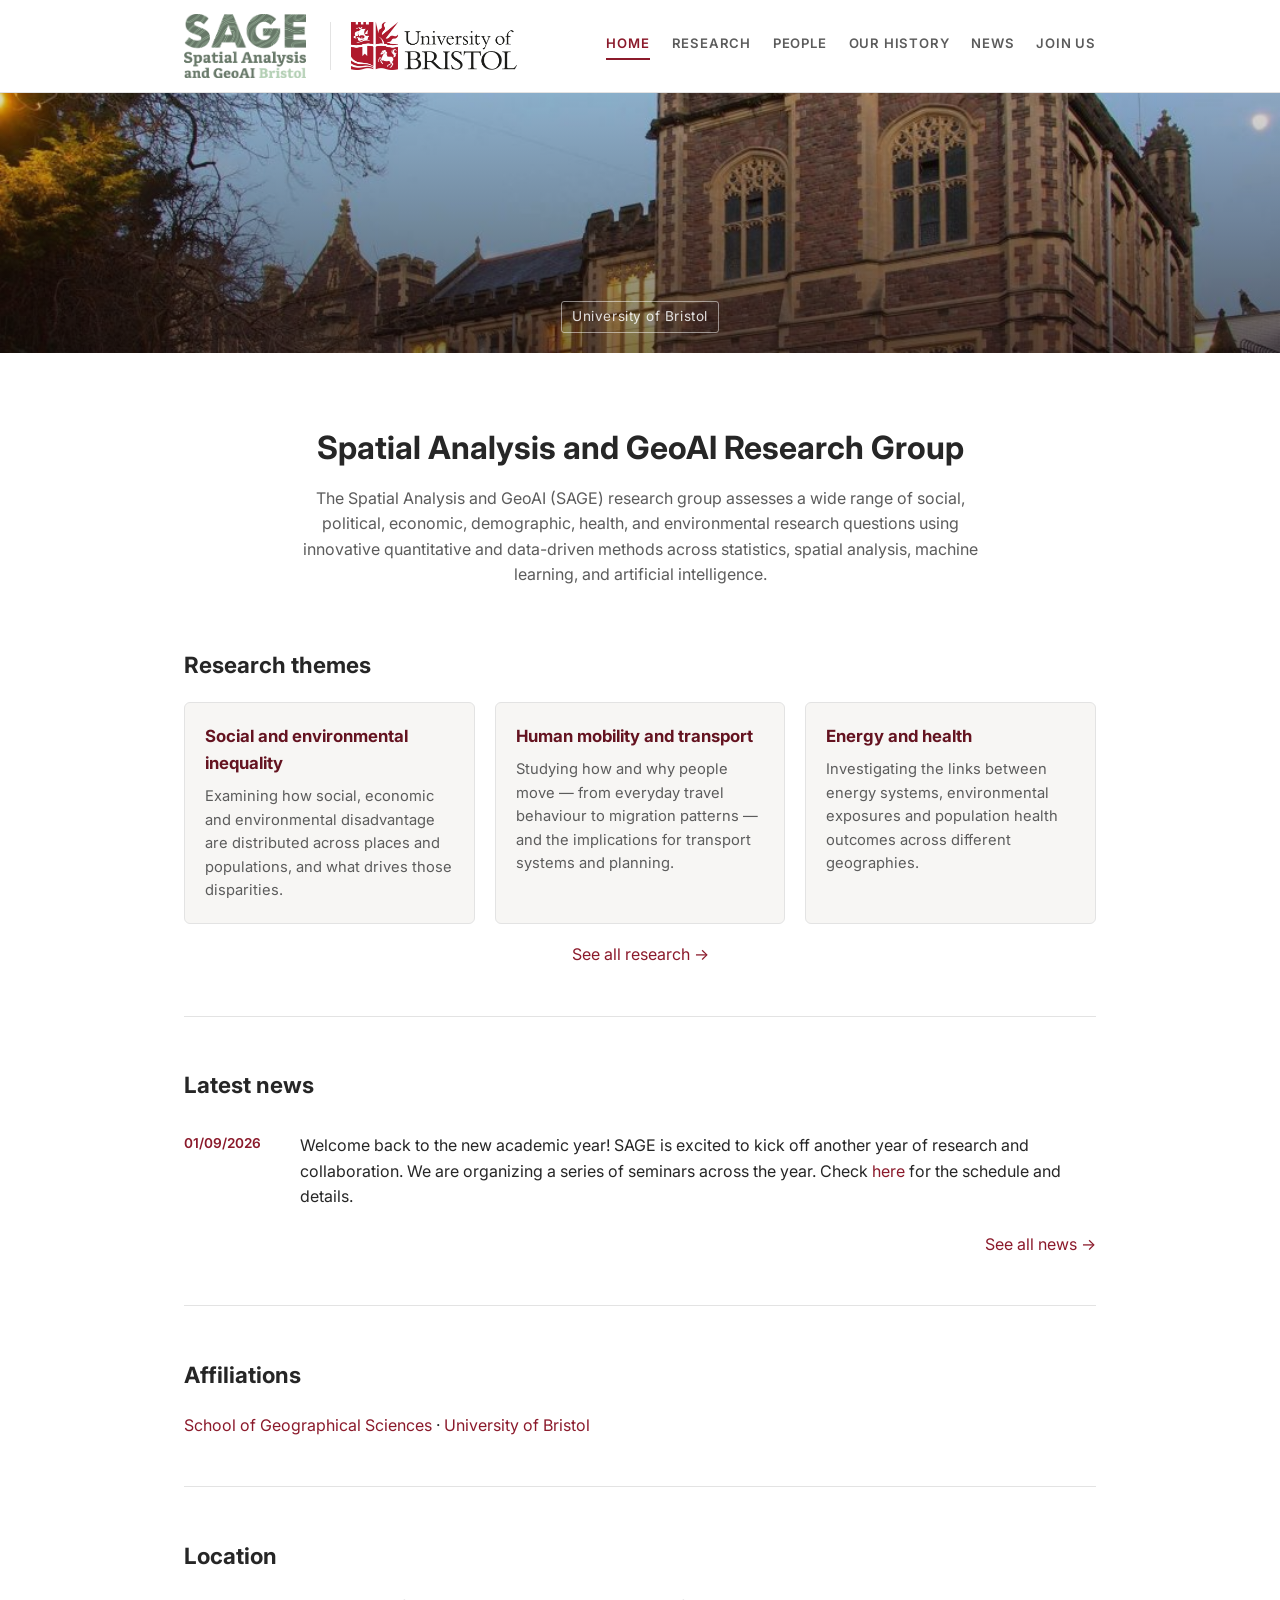
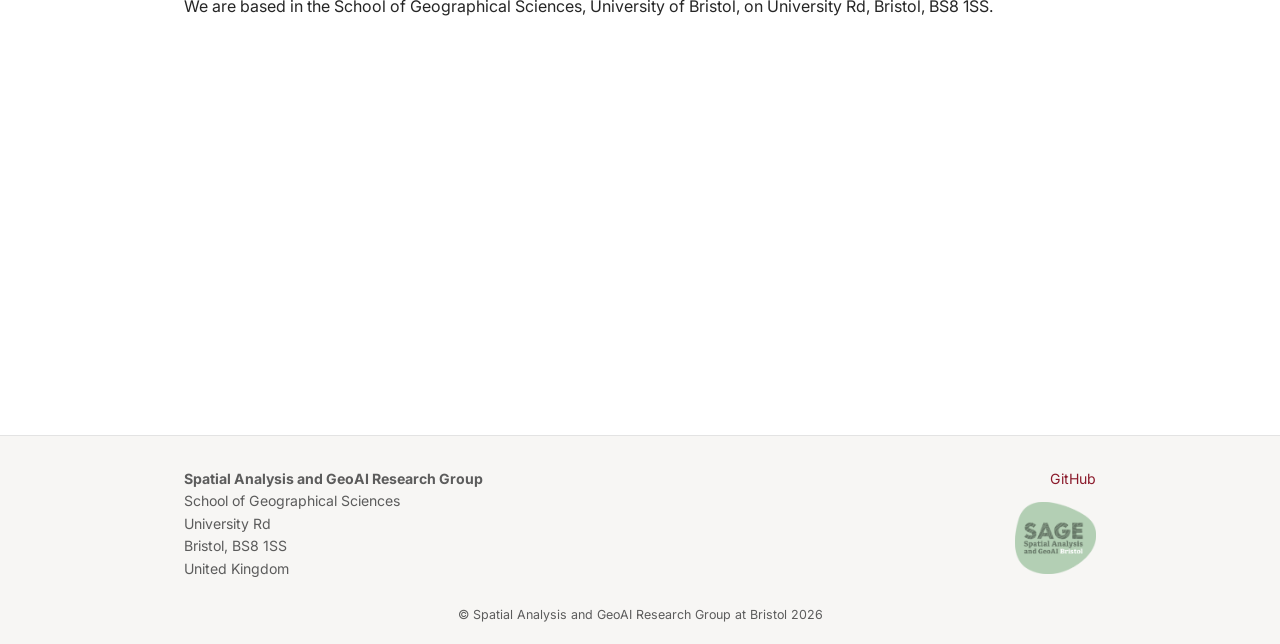
==== index.html @ 001efde1 "Make University of Bristol header logo bigger (36px to 48px)" ====
<!DOCTYPE html>
<html lang="en">
<head>
  <meta charset="UTF-8" />
  <meta name="viewport" content="width=device-width, initial-scale=1.0" />
  <title>SAGE Bristol</title>
  <link rel="stylesheet" href="styles/main.css?v=14" />
</head>
<body data-page="home">
  <div id="site-header"></div>

  <div class="hero-banner hero-photo">
    <div class="wrap">
      <span class="hero-tag">University of Bristol</span>
    </div>
  </div>

  <div class="wrap">
    <div class="page-intro">
      <h1 id="home-group-name"></h1>
      <p id="home-description"></p>
    </div>

    <section>
      <h2>Research themes</h2>
      <div class="card-grid" id="home-research"></div>
      <p style="text-align: center; margin-top: 18px">
        <a href="research.html">See all research &rarr;</a>
      </p>
    </section>

    <section>
      <h2>Latest news</h2>
      <ul class="news-list" id="home-news"></ul>
      <p style="text-align: right; margin-top: 12px">
        <a href="news.html">See all news &rarr;</a>
      </p>
    </section>

    <section>
      <h2>Affiliations</h2>
      <p id="about-affiliations"></p>
    </section>

    <section>
      <h2>Location</h2>
      <p>
        We are based in the <span id="about-building"></span>, <span id="about-university"></span>,
        on <span id="about-street"></span>, <span id="about-city"></span>, <span id="about-postcode"></span>.
      </p>
      <div id="about-map"></div>
    </section>
  </div>

  <div id="site-footer"></div>

  <script src="scripts/data.js?v=13"></script>
  <script src="scripts/shared.js?v=15"></script>
  <script>
    document.addEventListener("DOMContentLoaded", () => {
      document.getElementById("home-group-name").textContent = SITE.groupName;
      document.getElementById("home-description").textContent = SITE.description;

      document.getElementById("about-building").textContent = SITE.buildingName;
      document.getElementById("about-university").textContent = SITE.university;
      document.getElementById("about-street").textContent = SITE.street;
      document.getElementById("about-city").textContent = SITE.city;
      document.getElementById("about-postcode").textContent = SITE.postcode;

      document.getElementById("about-affiliations").innerHTML = SITE.affiliations
        .map((a) => `<a href="${a.href}">${a.label}</a>`)
        .join(" &middot; ");

      const mapSrc =
        SITE.mapEmbedUrl && SITE.mapEmbedUrl.includes("/maps/embed")
          ? SITE.mapEmbedUrl
          : `https://www.google.com/maps?q=${encodeURIComponent(
              [SITE.buildingName, SITE.university, SITE.street, SITE.city, SITE.postcode].join(", ")
            )}&output=embed`;
      document.getElementById("about-map").innerHTML =
        `<iframe src="${mapSrc}" width="100%" height="320" style="border:0" loading="lazy"></iframe>`;

      document.getElementById("home-research").innerHTML = RESEARCH.slice(0, 3)
        .map((r) => `<div class="card"><h3>${r.title}</h3><p>${r.description}</p></div>`)
        .join("");

      document.getElementById("home-news").innerHTML = NEWS.slice(0, 5)
        .map(
          (n) =>
            `<li><span class="news-date">${formatDate(n.date)}</span><span>${linkifyMarkdown(n.text)}</span></li>`
        )
        .join("");
    });
  </script>
</body>
</html>
---- styles/main.css ----
@import url("https://fonts.googleapis.com/css2?family=Inter:wght@400;500;600;700&display=swap");

:root {
  --accent: #8b1a2b;
  --accent-dark: #641320;
  --text: #262626;
  --text-muted: #5c5c5c;
  --border: #e3e3e3;
  --bg: #ffffff;
  --bg-alt: #f7f6f4;
  --max-width: 960px;
  --font: "Inter", -apple-system, BlinkMacSystemFont, "Segoe UI", Arial, sans-serif;
}

* {
  box-sizing: border-box;
}

html,
body {
  margin: 0;
  padding: 0;
}

body {
  font-family: var(--font);
  color: var(--text);
  background: var(--bg);
  line-height: 1.6;
}

a {
  color: var(--accent);
  text-decoration: none;
}

a:hover {
  text-decoration: underline;
}

.wrap {
  max-width: var(--max-width);
  margin: 0 auto;
  padding: 0 24px;
}

/* Header / nav */

#site-header {
  border-bottom: 1px solid var(--border);
  position: sticky;
  top: 0;
  background: var(--bg);
  z-index: 20;
}

.header-inner {
  max-width: var(--max-width);
  margin: 0 auto;
  padding: 14px 24px;
  display: flex;
  align-items: center;
  gap: 24px;
}

.brand {
  display: flex;
  align-items: center;
}

.brand:hover {
  text-decoration: none;
}

.brand-logo {
  height: 64px;
  width: auto;
  display: block;
}

.partner-logo-link {
  display: flex;
  align-items: center;
  padding-left: 20px;
  border-left: 1px solid var(--border);
}

.partner-logo {
  height: 48px;
  width: auto;
  display: block;
}

.site-nav {
  margin-left: auto;
  display: flex;
  gap: 22px;
  flex-wrap: wrap;
  justify-content: flex-end;
}

.nav-link {
  color: var(--text-muted);
  font-size: 0.82rem;
  font-weight: 600;
  letter-spacing: 0.06em;
  text-transform: uppercase;
  padding-bottom: 4px;
  border-bottom: 2px solid transparent;
}

.nav-link:hover {
  color: var(--text);
  text-decoration: none;
}

.nav-link.active {
  color: var(--accent);
  border-bottom-color: var(--accent);
}

.nav-toggle {
  display: none;
  margin-left: auto;
  background: none;
  border: none;
  cursor: pointer;
  flex-direction: column;
  gap: 4px;
  padding: 8px;
}

.nav-toggle span {
  width: 22px;
  height: 2px;
  background: var(--text);
  display: block;
}

@media (max-width: 860px) {
  .site-nav {
    display: none;
    order: 3;
    width: 100%;
    flex-direction: column;
    gap: 0;
    margin-top: 12px;
  }

  .site-nav.open {
    display: flex;
  }

  .nav-link {
    padding: 10px 0;
    border-bottom: 1px solid var(--border);
  }

  .header-inner {
    flex-wrap: wrap;
  }

  .nav-toggle {
    display: flex;
  }
}

@media (max-width: 480px) {
  .partner-logo-link {
    display: none;
  }
}

/* Hero */

.hero-banner {
  height: 260px;
  background: linear-gradient(135deg, var(--accent) 0%, var(--accent-dark) 100%);
  position: relative;
  overflow: hidden;
  display: flex;
  align-items: flex-end;
}

.hero-banner.hero-photo {
  background-image: url("../assets/geog-building.jpg");
  background-size: cover;
  background-position: center;
}

.hero-banner::before {
  content: "";
  position: absolute;
  inset: 0;
  background-image: radial-gradient(circle at 20% 30%, rgba(255, 255, 255, 0.12) 0, transparent 45%),
    radial-gradient(circle at 80% 70%, rgba(255, 255, 255, 0.1) 0, transparent 40%);
}

.hero-banner.hero-photo::before {
  background-image: linear-gradient(180deg, rgba(20, 10, 12, 0.15) 0%, rgba(20, 10, 12, 0.55) 100%);
}

.hero-banner .wrap {
  position: relative;
  padding-bottom: 20px;
  color: rgba(255, 255, 255, 0.85);
  font-size: 0.85rem;
  letter-spacing: 0.04em;
}

.hero-tag {
  display: inline-block;
  border: 1px solid rgba(255, 255, 255, 0.5);
  padding: 4px 10px;
  border-radius: 3px;
}

/* Intro / page header */

.page-intro {
  padding: 48px 0 8px;
  text-align: center;
}

.page-intro h1 {
  font-size: 2rem;
  margin-bottom: 12px;
}

.page-intro p {
  color: var(--text-muted);
  max-width: 700px;
  margin: 0 auto;
}

section {
  padding: 32px 0;
}

section + section {
  border-top: 1px solid var(--border);
}

h2 {
  font-size: 1.4rem;
  margin-bottom: 20px;
}

h2.centered {
  text-align: center;
}

/* News list */

.news-list {
  list-style: none;
  margin: 0;
  padding: 0;
}

.news-list li {
  display: flex;
  gap: 16px;
  padding: 10px 0;
  border-bottom: 1px dashed var(--border);
}

.news-list li:last-child {
  border-bottom: none;
}

.news-date {
  flex: 0 0 100px;
  color: var(--accent);
  font-weight: 600;
  font-size: 0.85rem;
  white-space: nowrap;
}

/* Cards (research themes) */

.card-grid {
  display: grid;
  grid-template-columns: repeat(auto-fit, minmax(230px, 1fr));
  gap: 20px;
}

.card {
  border: 1px solid var(--border);
  border-radius: 6px;
  padding: 20px;
  background: var(--bg-alt);
}

.card h3 {
  margin: 0 0 8px;
  font-size: 1.05rem;
  color: var(--accent-dark);
}

.card p {
  margin: 0;
  color: var(--text-muted);
  font-size: 0.92rem;
}

/* People */

.people-category {
  margin-bottom: 36px;
}

.people-category h2 {
  border-bottom: 2px solid var(--accent);
  display: inline-block;
  padding-bottom: 4px;
}

.people-grid {
  display: grid;
  grid-template-columns: repeat(auto-fill, minmax(190px, 1fr));
  gap: 24px;
  margin-top: 18px;
}

.person {
  text-align: center;
}

.avatar-photo {
  width: 92px;
  height: 92px;
  border-radius: 50%;
  margin: 0 auto 10px;
  display: block;
  object-fit: cover;
  background: var(--bg-alt);
  border: 1px solid var(--border);
}

.person-name {
  font-weight: 600;
  font-size: 0.95rem;
}

.person-name a {
  color: var(--text);
}

.person-name a:hover {
  color: var(--accent);
}

.person-role {
  color: var(--text-muted);
  font-size: 0.82rem;
}

.person-note {
  color: var(--text-muted);
  font-size: 0.78rem;
  font-style: italic;
}

/* Join / positions */

.position {
  border: 1px solid var(--border);
  border-radius: 6px;
  padding: 18px;
  margin-bottom: 16px;
}

.position h3 {
  margin: 0 0 6px;
}

.video-embed {
  position: relative;
  padding-top: 56.25%;
  margin-top: 12px;
  border-radius: 6px;
  overflow: hidden;
}

.video-embed iframe {
  position: absolute;
  inset: 0;
  width: 100%;
  height: 100%;
  border: 0;
}

/* Footer */

#site-footer {
  background: var(--bg-alt);
  border-top: 1px solid var(--border);
  margin-top: 40px;
  padding: 32px 0 20px;
}

.footer-inner {
  max-width: var(--max-width);
  margin: 0 auto;
  padding: 0 24px;
  display: flex;
  justify-content: space-between;
  flex-wrap: wrap;
  gap: 24px;
  font-size: 0.88rem;
  color: var(--text-muted);
}

.footer-links {
  display: flex;
  flex-direction: column;
  gap: 6px;
  text-align: right;
}

.footer-logo {
  height: 72px;
  width: auto;
  align-self: flex-end;
  margin-top: 6px;
}

.footer-credit {
  text-align: center;
  color: var(--text-muted);
  font-size: 0.78rem;
  margin-top: 24px;
}

.footer-credit code {
  background: rgba(0, 0, 0, 0.05);
  padding: 1px 5px;
  border-radius: 3px;
}

@media (max-width: 600px) {
  .footer-inner {
    flex-direction: column;
  }

  .footer-links {
    text-align: left;
  }

  .footer-logo {
    align-self: flex-start;
  }
}
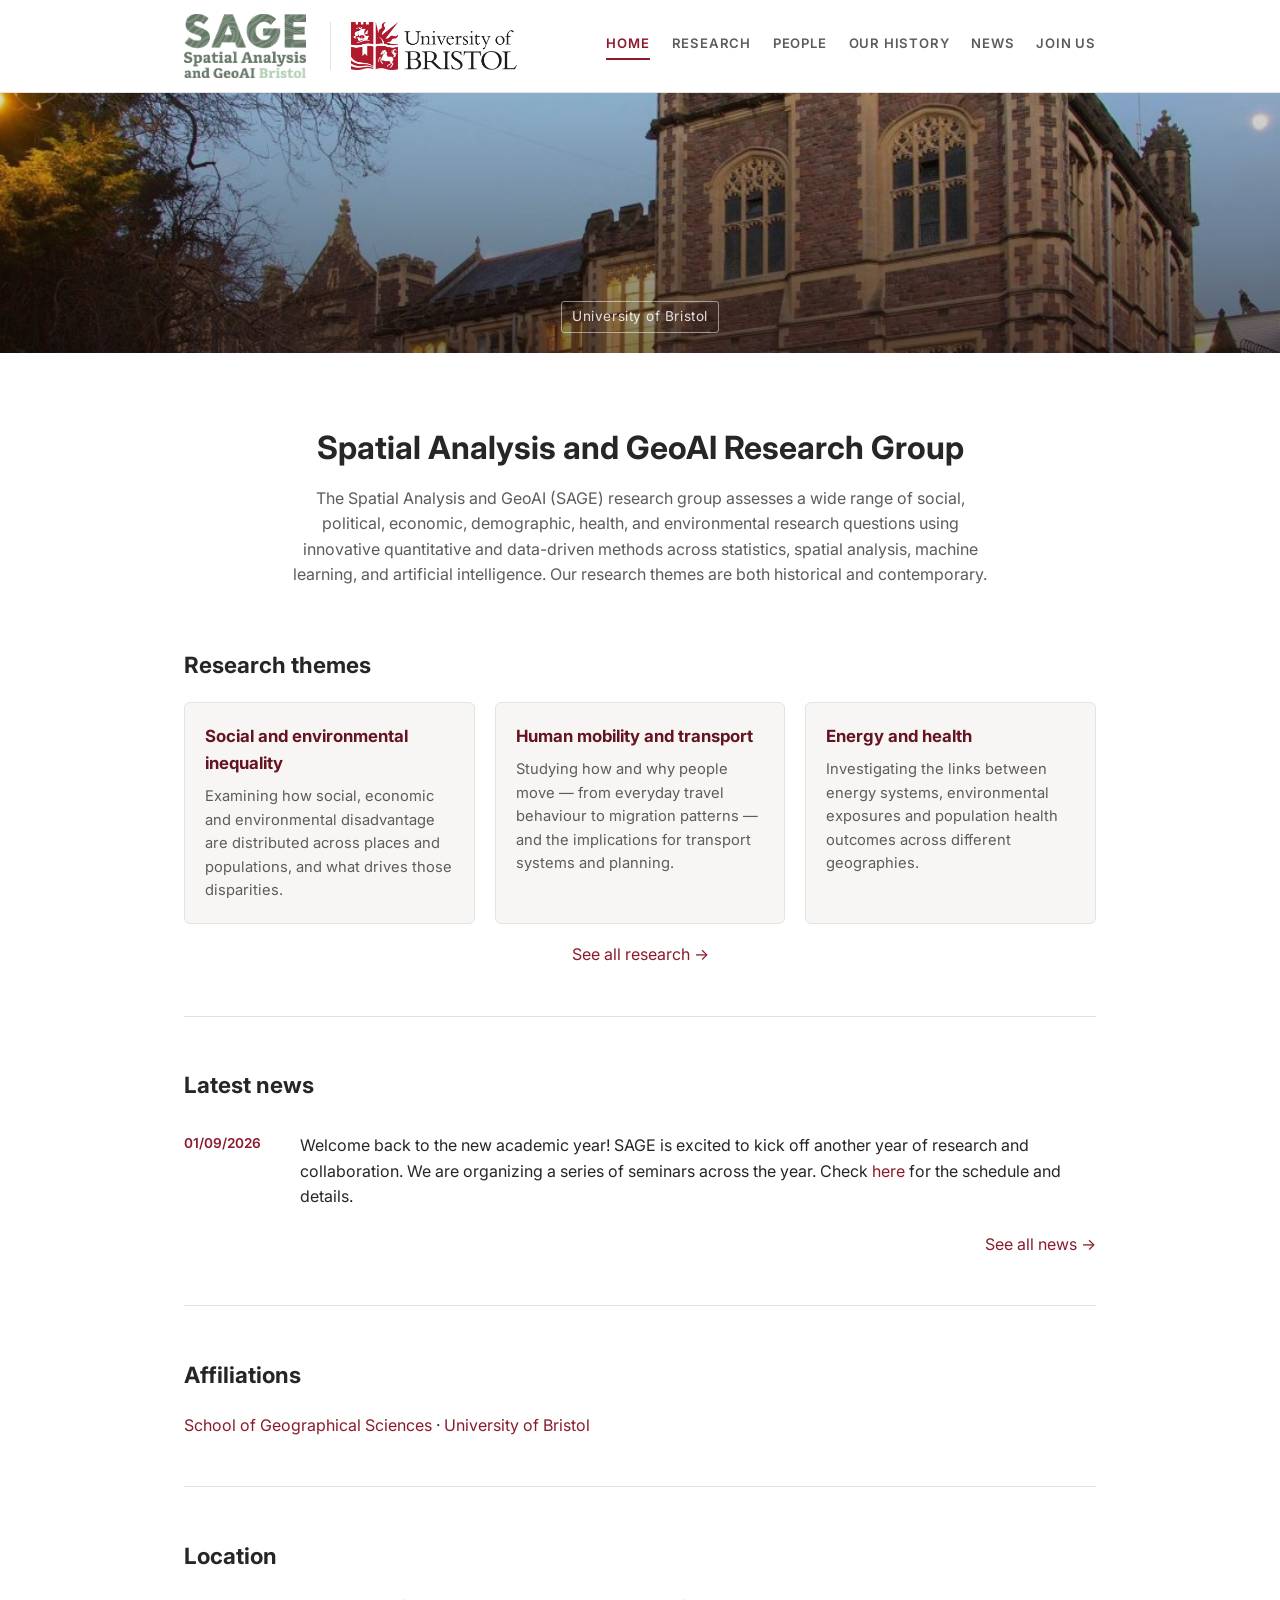
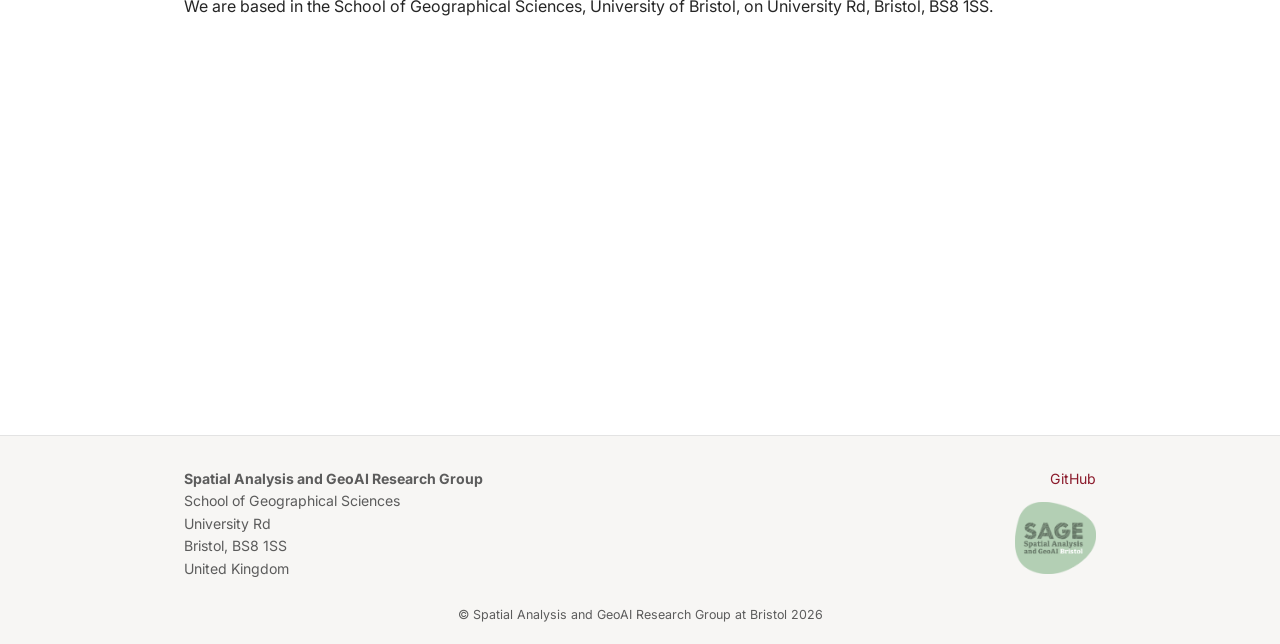
==== commit 372105e9: "Add sentence about historical and contemporary research themes" ====
--- a/index.html
+++ b/index.html
@@ -54,7 +54,7 @@
 
   <div id="site-footer"></div>
 
-  <script src="scripts/data.js?v=13"></script>
+  <script src="scripts/data.js?v=15"></script>
   <script src="scripts/shared.js?v=15"></script>
   <script>
     document.addEventListener("DOMContentLoaded", () => {
